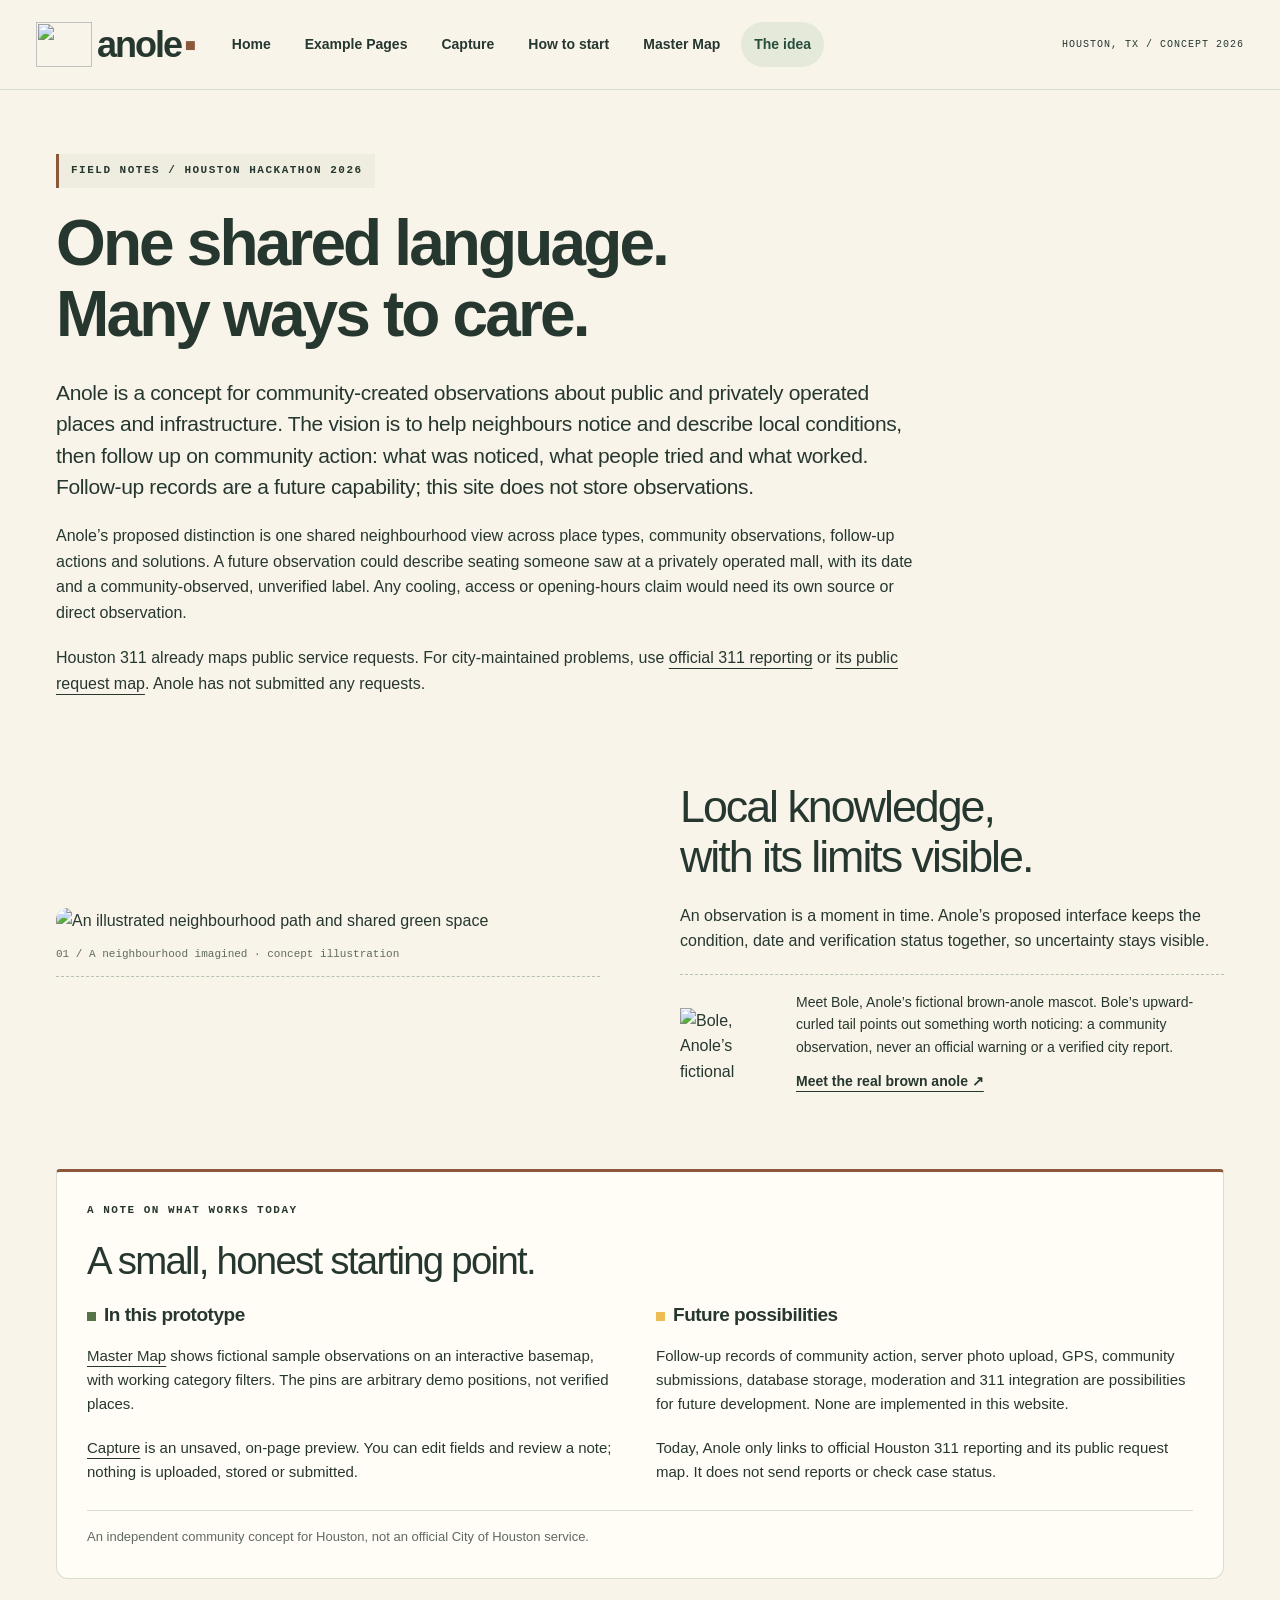
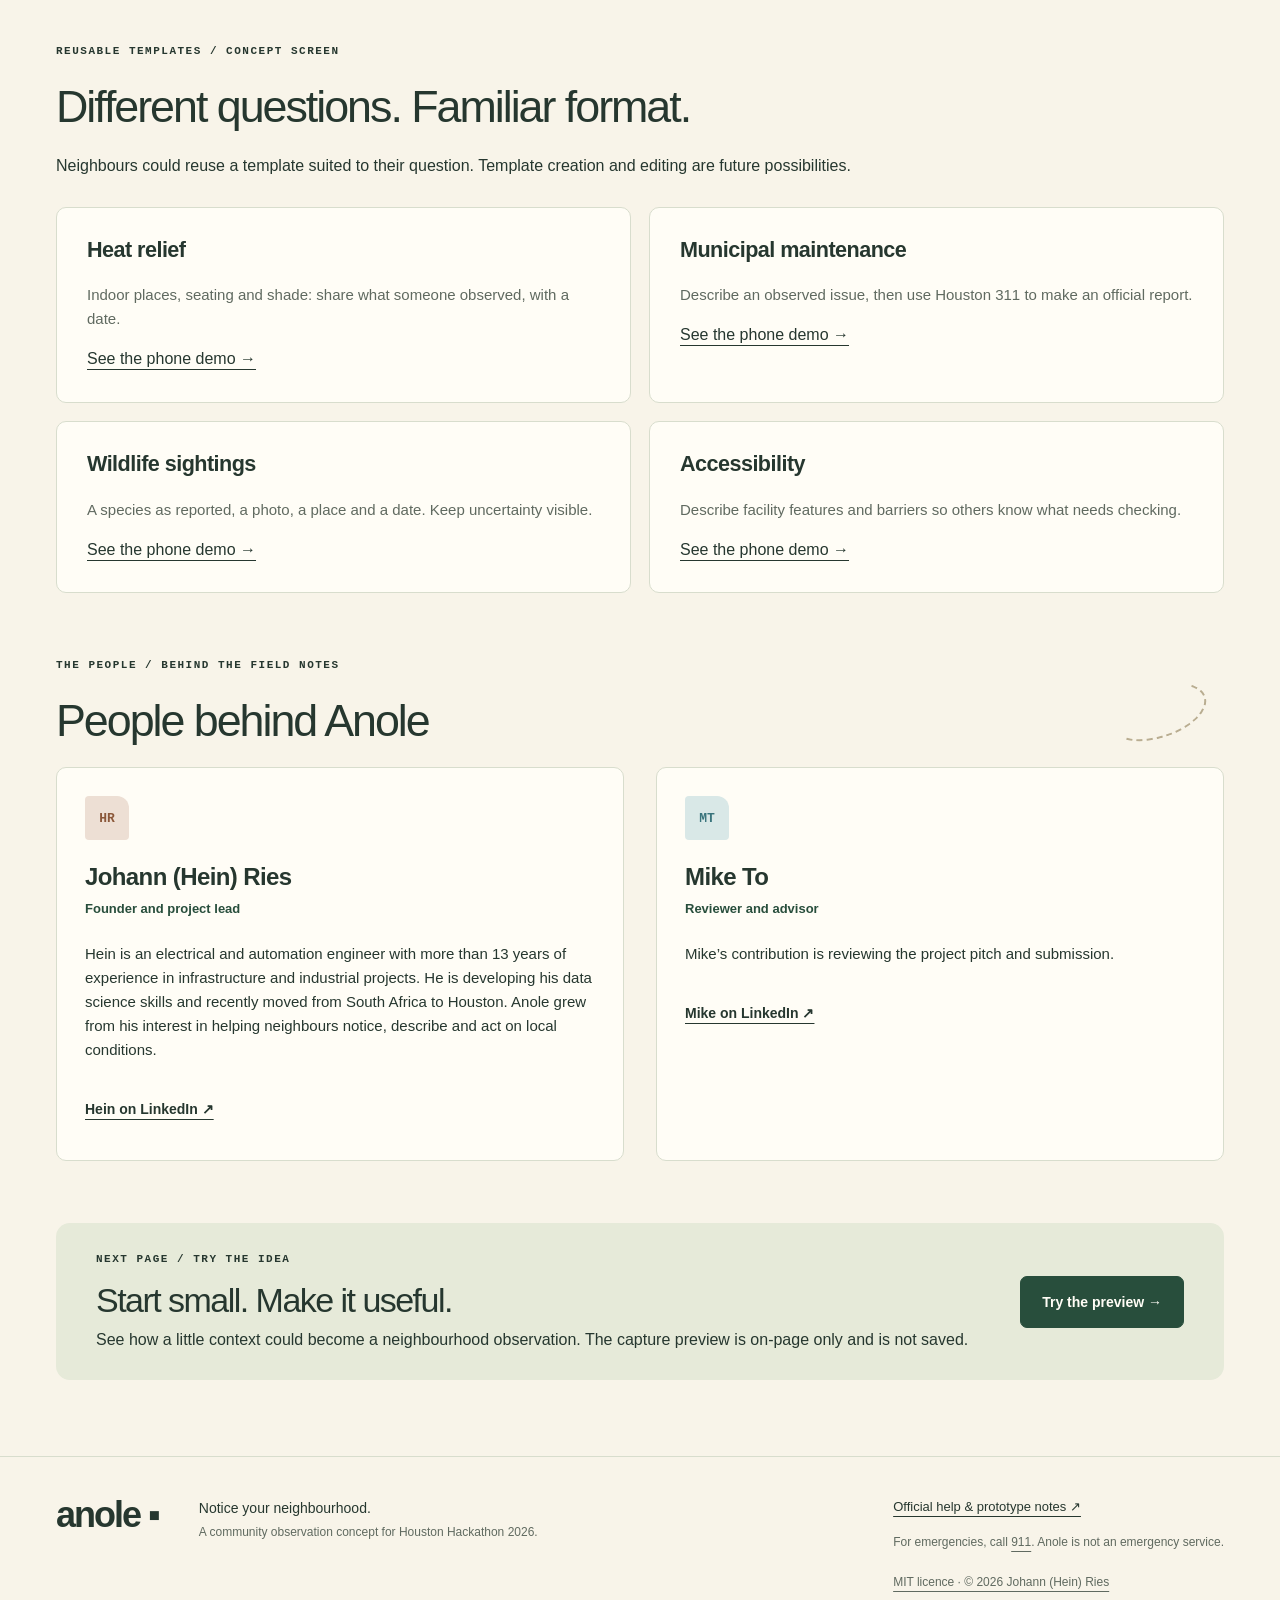
==== website/about.html @ 86cd1bbd "Updated teh weblayout and included a mobile page." ====
<!doctype html>
<html lang="en">
<head>
<meta charset="utf-8">
<meta name="viewport" content="width=device-width, initial-scale=1">
<meta name="theme-color" content="#f8f4e9">
<meta name="description" content="Anole: a Houston community observation concept. Notice your neighbourhood.">
<title>The idea · Anole</title>
<link rel="icon" href="assets/anole.svg" type="image/svg+xml">
<link rel="stylesheet" href="styles.css">
<script src="app.js" defer>
</script>
</head>
<body>
<a class="skip" href="#main">Skip to content</a>
<header class="header">
<a class="brand" href="index.html">
<img src="assets/anole.svg" alt="" width="56" height="45">anole<span class="brand-dot">▪</span>
</a>
<nav aria-label="Main navigation">
<a href="index.html">Home</a>
<a href="examples.html">Example Pages</a>
<a href="questionnaire.html">Capture</a>
<a href="how-to.html">How to start</a>
<a href="explore.html">Master Map</a>
<a href="about.html" aria-current="page">The idea</a>
</nav>
<span class="header-note">HOUSTON, TX / CONCEPT 2026</span>
</header>
<main id="main" class="about-page">
<section class="wrap section">
<p class="eyebrow notebook-label">FIELD NOTES / HOUSTON HACKATHON 2026</p>
<h1 class="page-title">One shared language.<br>Many ways to care.</h1>
<p class="lead narrow">Anole is a concept for community-created observations about public and privately operated places and infrastructure. The vision is to help neighbours notice and describe local conditions, then follow up on community action: what was noticed, what people tried and what worked. Follow-up records are a future capability; this site does not store observations.</p>
<p class="narrow">Anole’s proposed distinction is one shared neighbourhood view across place types, community observations, follow-up actions and solutions. A future observation could describe seating someone saw at a privately operated mall, with its date and a community-observed, unverified label. Any cooling, access or opening-hours claim would need its own source or direct observation.</p>
<p class="narrow">Houston 311 already maps public service requests. For city-maintained problems, use <a href="https://www.houstontx.gov/311/">official 311 reporting</a> or <a href="https://experience.arcgis.com/experience/cf006ed734814cee9f5b9bcf7abc839f">its public request map</a>. Anole has not submitted any requests.</p>
<div class="split section">
<figure class="notebook-figure">
<img class="rounded" src="assets/neighbourhood.svg" alt="An illustrated neighbourhood path and shared green space">
<figcaption>01 / A neighbourhood imagined · concept illustration</figcaption>
</figure>
<div>
<h2>Local knowledge,<br>with its limits visible.</h2>
<p>An observation is a moment in time. Anole’s proposed interface keeps the condition, date and verification status together, so uncertainty stays visible.</p>
<div class="anole-field-note">
<img src="assets/anole.svg" alt="Bole, Anole’s fictional brown-anole mascot with an upward-curled tail" width="120" height="96">
<div>
<p>Meet Bole, Anole’s fictional brown-anole mascot. Bole’s upward-curled tail points out something worth noticing: a community observation, never an official warning or a verified city report.</p>
<a class="text-link" href="https://en.wikipedia.org/wiki/Brown_anole">Meet the real brown anole ↗</a>
</div>
</div>
</div>
</div>
<section class="capability-notes" aria-labelledby="capability-heading">
<p class="eyebrow">A NOTE ON WHAT WORKS TODAY</p>
<h2 id="capability-heading">A small, honest starting point.</h2>
<div class="capability-grid">
<div>
<h3>
<span class="note-dot" aria-hidden="true">
</span>In this prototype</h3>
<p>
<a href="explore.html">Master Map</a> shows fictional sample observations on an interactive basemap, with working category filters. The pins are arbitrary demo positions, not verified places.</p>
<p>
<a href="questionnaire.html">Capture</a> is an unsaved, on-page preview. You can edit fields and review a note; nothing is uploaded, stored or submitted.</p>
</div>
<div>
<h3>
<span class="note-dot future-dot" aria-hidden="true">
</span>Future possibilities</h3>
<p>Follow-up records of community action, server photo upload, GPS, community submissions, database storage, moderation and 311 integration are possibilities for future development. None are implemented in this website.</p>
<p>Today, Anole only links to official Houston 311 reporting and its public request map. It does not send reports or check case status.</p>
</div>
</div>
<p class="independent-note">An independent community concept for Houston, not an official City of Houston service.</p>
</section>
<p class="eyebrow">REUSABLE TEMPLATES / CONCEPT SCREEN</p>
<h2>Different questions. Familiar format.</h2>
<p>Neighbours could reuse a template suited to their question. Template creation and editing are future possibilities.</p>
<div class="template-grid">
<article class="step">
<h3>Heat relief</h3>
<p>Indoor places, seating and shade: share what someone observed, with a date.</p>
<a href="mobile.html?project=heat">See the phone demo →</a>
</article>
<article class="step">
<h3>Municipal maintenance</h3>
<p>Describe an observed issue, then use Houston 311 to make an official report.</p>
<a href="mobile.html?project=maintenance">See the phone demo →</a>
</article>
<article class="step">
<h3>Wildlife sightings</h3>
<p>A species as reported, a photo, a place and a date. Keep uncertainty visible.</p>
<a href="mobile.html?project=wildlife">See the phone demo →</a>
</article>
<article class="step">
<h3>Accessibility</h3>
<p>Describe facility features and barriers so others know what needs checking.</p>
<a href="mobile.html?project=accessibility">See the phone demo →</a>
</article>
</div>
<section class="people-section" aria-labelledby="people-heading">
<div class="people-heading">
<div>
<p class="eyebrow">THE PEOPLE / BEHIND THE FIELD NOTES</p>
<h2 id="people-heading">People behind Anole</h2>
</div>
<span class="trail-mark" aria-hidden="true">
</span>
</div>
<div class="people-grid">
<article class="person-card">
<span class="person-initials" aria-hidden="true">HR</span>
<h3>Johann (Hein) Ries</h3>
<p class="person-role">Founder and project lead</p>
<p>Hein is an electrical and automation engineer with more than 13 years of experience in infrastructure and industrial projects. He is developing his data science skills and recently moved from South Africa to Houston. Anole grew from his interest in helping neighbours notice, describe and act on local conditions.</p>
<a class="text-link" href="https://www.linkedin.com/in/johann-ries-a0853760/">Hein on LinkedIn ↗</a>
</article>
<article class="person-card">
<span class="person-initials advisor-initials" aria-hidden="true">MT</span>
<h3>Mike To</h3>
<p class="person-role">Reviewer and advisor</p>
<p>Mike’s contribution is reviewing the project pitch and submission.</p>
<a class="text-link" href="https://www.linkedin.com/in/miketo/">Mike on LinkedIn ↗</a>
</article>
</div>
</section>
<div class="end-banner">
<div>
<p class="eyebrow">NEXT PAGE / TRY THE IDEA</p>
<h2>Start small. Make it useful.</h2>
<p>See how a little context could become a neighbourhood observation. The capture preview is on-page only and is not saved.</p>
</div>
<a class="button" href="questionnaire.html">Try the preview →</a>
</div>
</section>
</main>
<footer>
<a class="brand" href="index.html">anole ▪</a>
<p>Notice your neighbourhood.<br>
<small>A community observation concept for Houston Hackathon 2026.</small>
</p>
<div>
<a href="contact.html">Official help &amp; prototype notes ↗</a>
<p class="small">For emergencies, call <a href="tel:911">911</a>. Anole is not an emergency service.</p>
<a class="small" href="LICENSE.txt">MIT licence · © 2026 Johann (Hein) Ries</a>
</div>
</footer>
</body>
</html>
---- website/styles.css ----
:root{--cream:#f8f4e9;--paper:#fffdf6;--green:#284e3c;--leaf:#577348;--brown:#8b583a;--gold:#eebc54;--blue:#39747c;--ink:#26372f;--muted:#606a60;--line:#d8ddcd}
*{box-sizing:border-box}
html{scroll-behavior:smooth;scroll-padding-top:30px}
body{margin:0;background:var(--cream);color:var(--ink);font-family:Arial,Helvetica,sans-serif;font-size:16px;line-height:1.6}
a{color:inherit;text-underline-offset:5px}
button,input,select,textarea{font:inherit}
button,a{-webkit-tap-highlight-color:transparent}
button{cursor:pointer}
img{max-width:100%;display:block}
h1,h2,h3,p{margin-top:0}
h1,h2,h3{line-height:1.12;letter-spacing:-.045em}
h1{font-size:clamp(3.2rem,6vw,5.8rem);font-weight:600;margin-bottom:26px}
h1 em{font-family:Georgia,serif;font-weight:normal;color:var(--green)}
h2{font-size:clamp(2rem,3.5vw,3.2rem);font-weight:500;margin-bottom:22px}
h3{font-size:1.35rem;letter-spacing:-.025em}
p{margin-bottom:20px}
a:focus-visible,button:focus-visible,input:focus-visible,select:focus-visible,textarea:focus-visible,[tabindex]:focus-visible{outline:3px solid var(--blue);outline-offset:5px}
.skip{position:absolute;top:-100px;background:var(--gold);padding:15px;z-index:20}
.skip:focus{top:5px}
.wrap{max-width:1240px;margin:auto;padding-inline:36px}
.header{max-width:1440px;margin:auto;padding:22px 36px;display:flex;align-items:center;gap:48px;border-bottom:1px solid var(--line)}
.brand{font-size:36px;letter-spacing:-2px;font-weight:800;display:flex;align-items:center;text-decoration:none;line-height:1}
.brand img{object-fit:contain;margin-right:5px}
.brand-dot{color:var(--brown);margin-left:3px}
.header nav{display:flex;gap:8px}
.header nav a{padding:11px 16px;text-decoration:none;font-size:14px;font-weight:600;border-radius:24px}
.header nav a[aria-current],.header nav a:hover{background:#e4e9d9;color:var(--green)}
.header-note{margin-left:auto;font:10px monospace;letter-spacing:1px}
.hero{display:grid;grid-template-columns:1.05fr 1fr;gap:52px;align-items:center;padding-block:72px 68px}
.eyebrow{font-family:monospace;font-size:11px;font-weight:bold;letter-spacing:1.5px;line-height:1.6}
.pixel{display:inline-block;width:9px;height:9px;background:var(--leaf);box-shadow:6px -6px 0 #b4c390;margin-right:14px}
.lead{font-size:21px;line-height:1.5;letter-spacing:-.35px}
.hero-copy>p:not(.eyebrow){max-width:450px}
.hero-copy .small{margin-top:27px}
.small,small{font-size:12px;line-height:1.6;color:var(--muted)}
.actions{display:flex;gap:22px;flex-wrap:wrap;align-items:center;margin-top:26px}
.button{display:inline-flex;justify-content:center;align-items:center;gap:25px;background:var(--green);color:var(--paper);text-decoration:none;border:1px solid var(--green);border-radius:7px;padding:14px 21px;font-size:14px;font-weight:600;min-height:48px}
.button:hover{background:#193c2c}
.text-link{display:inline-block;font-size:14px;font-weight:bold;padding-block:12px}
.hero-visual{position:relative;padding-bottom:32px}
.map{position:relative;min-height:470px;background:#e8eadb url('assets/map.svg') center/cover;border:1px solid #cdd5c3;border-radius:15px;overflow:hidden}
.hero-map{height:490px;transform:rotate(2deg);border-radius:100px 16px 16px 16px}
.map-label,.map-caption{position:absolute;left:20px;font:10px monospace;letter-spacing:1px;background:var(--paper);padding:8px 10px;border-radius:4px}
.map-label{top:20px}
.map-caption{bottom:16px;font-size:9px}
.north{position:absolute;right:20px;bottom:20px;text-align:center;font-size:12px;line-height:1.2}
.pin{position:absolute;display:flex;align-items:center;justify-content:center;width:46px;height:46px;background:var(--green);color:white;border:3px solid var(--paper);border-radius:50% 50% 50% 7px;text-decoration:none;font:700 14px monospace;box-shadow:0 4px 0 #26372f20;z-index:2}
.pin:hover{transform:translateY(-4px)}
.pin-0{left:28%;top:40%}
.pin-1{left:68%;top:24%;background:var(--brown)}
.pin-2{left:57%;top:67%;background:var(--blue)}
.pin-3{left:15%;top:70%;background:#695714}
.map-mascot{position:absolute;width:205px;right:1%;top:31%;transform:rotate(-12deg);pointer-events:none}
.floating-card{position:absolute;bottom:34px;left:-25px;right:25px;display:flex;align-items:center;gap:15px;background:var(--paper);border:1px solid var(--line);border-radius:10px;padding:20px;box-shadow:0 12px 30px #26372f12;text-decoration:none}
.floating-card strong,.floating-card .small{display:block}
.floating-card .eyebrow{font-size:8px}
.floating-card>span:last-child{margin-left:auto}
.mascot-note{text-align:right;font:italic 12px Georgia,serif;position:relative;top:16px}
.number{display:grid;place-items:center;background:#e3e9d7;color:var(--green);font:700 15px monospace;width:44px;height:44px;flex-shrink:0;border-radius:9px}
.intro-strip{background:var(--green);color:var(--cream)}
.strip-inner{display:flex;align-items:center;justify-content:space-between;gap:20px;padding-block:26px}
.strip-inner p{margin:0;font-size:14px;line-height:1.5}
.strip-inner a{font-size:12px;text-decoration:none;padding-block:10px}
.strip-inner a:hover{text-decoration:underline}
.section{padding-block:64px}
.split{display:grid;grid-template-columns:1fr 1fr;gap:80px;align-items:center}
.section-heading{display:flex;justify-content:space-between;align-items:center;gap:25px;margin-bottom:28px}
.section-heading h2,.section-heading p{margin-bottom:8px}
.three{display:grid;grid-template-columns:repeat(3,1fr);gap:20px}
.step{border:1px solid var(--line);padding:30px;border-radius:10px;background:var(--paper)}
.step>span{font:11px monospace;letter-spacing:1px;color:var(--leaf);display:block;margin-bottom:38px}
.step p{font-size:15px;color:var(--muted);margin-bottom:0}
.step a{margin-top:15px;display:inline-block}
.step h2{font-size:26px}
.end-banner{display:flex;align-items:center;gap:35px;background:#e6ead9;border-radius:14px;padding:28px 40px;margin-block:30px 75px}
.end-banner img{width:150px}
.end-banner h2{margin-bottom:8px;font-size:34px}
.end-banner p{margin-bottom:0}
.end-banner .button{margin-left:auto;flex-shrink:0}
footer{padding:40px max(36px,calc((100vw - 1168px)/2));border-top:1px solid var(--line);display:flex;gap:40px;align-items:start}
footer>p{font-size:14px}
footer>div{margin-left:auto;font-size:13px}
footer .small{margin-top:15px}
.page-title{font-size:clamp(2.7rem,5vw,4.5rem)}
.notice{background:#eeeddf;border-left:3px solid var(--brown);padding:16px 20px;font-size:13px;line-height:1.6;border-radius:0 6px 6px 0}
.filters{display:flex;flex-wrap:wrap;gap:8px;margin:26px 0}
.filters button{border:1px solid #b7c1af;color:var(--green);border-radius:30px;background:transparent;padding:11px 18px;font-size:13px;min-height:44px}
.filters button[aria-pressed=true]{background:var(--green);color:white;border-color:var(--green)}
.explore-grid{display:grid;grid-template-columns:1.1fr 1fr;gap:28px;align-items:start}
.explore-grid .map{height:590px}
.list-heading{display:flex;justify-content:space-between;gap:10px;font-size:12px;padding:0 0 13px}
.list-heading span{color:var(--muted)}
.observation{display:flex;gap:15px;align-items:start;padding:20px 16px;border:1px solid var(--line);background:var(--paper);text-decoration:none;border-radius:9px;margin-bottom:10px}
.observation:hover{border-color:var(--leaf);background:#f0f0e2}
.observation .eyebrow{font-size:9px;letter-spacing:1px}
.observation h3{font-size:18px;margin:7px 0}
.observation p{font-size:11px;margin-bottom:9px;color:var(--muted)}
.arrow{margin-left:auto}
.condition,.badge{display:inline-block;border-radius:4px;padding:4px 8px;background:#f3e6c5;color:#665020;font-size:11px}
.lighting{background:#eddfd4;color:var(--brown)}
.preparedness{background:#d9e8e7;color:var(--blue)}
.spaces{background:#f1e6c5;color:#695714}
.back{display:inline-block;padding-block:25px;font-size:14px}
.detail{display:grid;grid-template-columns:1fr 1fr;gap:42px;border-bottom:1px solid var(--line);scroll-margin-top:24px}
.detail h2{font-size:34px}
.detail-art{align-self:start;position:relative}
.detail-art img{border-radius:12px;width:100%;aspect-ratio:1.2;object-fit:cover}
.art-caption{display:block;font:9px monospace;letter-spacing:1px;margin-top:10px}
.detail .lead{font-size:18px;margin-top:20px}
.attributes{display:grid;grid-template-columns:1fr 1fr;gap:1px;background:var(--line);border:1px solid var(--line);border-radius:7px;overflow:hidden}
.attributes>div{background:var(--paper);padding:12px}
.attributes dt{font-size:11px;color:var(--muted)}
.attributes dd{font-size:13px;margin:3px 0}
.detail:target{background:#f0efdf;box-shadow:0 0 0 20px #f0efdf}
.capture-layout{display:grid;grid-template-columns:1fr 1fr;gap:100px;max-width:1100px}
.capture-anole{width:210px;margin:18px auto}
.capture-panel{background:var(--paper);border:1px solid var(--line);border-radius:18px;padding:24px;box-shadow:0 15px 45px #26372f08;align-self:start}
.panel-top{display:flex;justify-content:space-between;align-items:center;gap:8px;margin-bottom:22px;font-size:14px}
.photo-placeholder{min-height:170px;display:flex;align-items:center;justify-content:center;flex-direction:column;border:1px dashed #a7b69c;background:#e9eddf;border-radius:8px;color:var(--green);gap:4px}
.photo-placeholder>span{font-size:35px}
.photo-placeholder strong{font-size:14px}
label{display:block;font-size:12px;font-weight:bold;margin:22px 0 8px}
input,select,textarea{width:100%;min-width:0;background:var(--paper);color:var(--ink);border:1px solid #aebaa8;border-radius:6px;padding:12px;font-size:16px}
textarea{resize:vertical}
form .small{font-size:11px;margin:8px 0}
.template-hint{font-size:12px;background:#e9eddf;padding:12px;margin-top:12px;border-radius:5px}
.full{width:100%;margin-top:20px}
.review h2{font-size:30px}
.review dt{font-weight:bold;font-size:12px;margin-top:16px}
.review dd{margin:4px 0 18px;overflow-wrap:anywhere;white-space:pre-wrap}
.review p{font-size:14px}
.narrow{max-width:860px}
.narrow>.step{margin-top:25px}
.rounded{border-radius:12px}
.template-grid{display:grid;grid-template-columns:1fr 1fr;gap:18px;margin-top:28px}
[hidden]{display:none!important}

@media(min-width:1400px){.hero{padding-block:90px}
}
@media(max-width:1050px){.header-note{display:none}
.hero{gap:30px}
.floating-card{left:-12px;right:12px}
.capture-layout{gap:45px}
.strip-inner{flex-wrap:wrap}
.split{gap:35px}
.hero-map{height:450px}
.hero h1{font-size:4rem}
.end-banner{margin-inline:30px}
footer{gap:22px}
.explore-grid{grid-template-columns:1fr 1fr}
.observation{padding:15px 10px;gap:10px}
}
@media(max-width:720px){.wrap{padding-inline:22px}
.header{padding:14px 20px;gap:10px;flex-wrap:wrap;justify-content:space-between}
.brand{font-size:30px}
.brand img{width:44px;height:36px}
.header nav{gap:0}
.header nav a{font-size:12px;padding:10px}
.hero{grid-template-columns:1fr;padding-block:38px 30px;gap:28px}
.hero h1{font-size:clamp(2.7rem,10vw,4rem)}
.hero .eyebrow{font-size:9px;letter-spacing:1px}
.lead{font-size:19px}
.hero-copy>p:not(.eyebrow){max-width:none}
.hero-copy .small{margin-top:19px}
.actions{gap:10px 18px;margin-top:20px}
.hero-map{min-height:350px;height:350px;border-top-left-radius:65px;transform:rotate(1deg)}
.map-mascot{width:175px}
.floating-card{left:8px;right:8px;bottom:31px;padding:15px;gap:10px}
.floating-card strong{font-size:14px}
.mascot-note{font-size:11px}
.strip-inner{display:grid;grid-template-columns:1fr 1fr;gap:8px 15px;padding-block:23px}
.strip-inner p{grid-column:1/-1;margin-bottom:8px}
.strip-inner p br{display:none}
.strip-inner p strong{margin-left:5px}
.strip-inner a{font-size:11px;min-height:44px;display:flex;align-items:center}
.section{padding-block:40px}
.split,.three,.explore-grid,.detail,.capture-layout{grid-template-columns:1fr;gap:26px}
.section-heading{align-items:start;flex-direction:column;gap:14px}
.three{gap:12px}
.step{padding:24px}
.step>span{margin-bottom:22px}
.end-banner{margin:15px 22px 45px;padding:24px;flex-wrap:wrap;gap:15px}
.end-banner img{width:105px}
.end-banner h2{font-size:28px}
.end-banner .button{margin-left:0}
.end-banner>div{flex:1;min-width:170px}
footer{padding:30px 22px;flex-wrap:wrap;gap:22px}
footer>div{margin:0;width:100%}
footer>p{flex:1;min-width:180px}
.page-title{font-size:2.8rem}
.filters{gap:7px}
.filters button{font-size:12px;padding:10px 13px}
.explore-grid .map{height:360px;min-height:360px}
.list-heading{font-size:11px}
.observation{padding:17px 14px}
.detail-art img{aspect-ratio:1.65}
.detail h2{font-size:29px}
.detail:target{box-shadow:0 0 0 10px #f0efdf}
.capture-layout{gap:15px}
.capture-anole{display:none}
.capture-intro>.small{margin-top:15px}
.capture-panel{padding:20px}
.template-grid{grid-template-columns:1fr}
.template-grid .step{min-width:0}
.narrow{max-width:100%}
.sample-word{letter-spacing:0}
}
@media(max-width:370px){.header{justify-content:center}
.header nav{width:100%;justify-content:space-between}
.wrap{padding-inline:17px}
.hero h1{font-size:2.65rem}
.floating-card .eyebrow{font-size:7px}
.floating-card{padding:12px}
.number{width:37px;height:37px}
.panel-top{flex-wrap:wrap}
}
@media(prefers-reduced-motion:reduce){html{scroll-behavior:auto}
}


button:disabled{opacity:.6;cursor:not-allowed}

/* About: restrained field-notebook details, scoped away from demo controls. */
.about-page .notebook-label {
  display: inline-block;
  padding: 8px 12px;
  border-left: 3px solid var(--brown);
  background: #eeeddf;
}
.about-page .notebook-figure { margin: 0; min-width: 0; }
.about-page .notebook-figure figcaption {
  padding: 12px 0;
  border-bottom: 1px dashed #b8c2ae;
  color: var(--muted);
  font: 11px/1.6 monospace;
}
.about-page .anole-field-note {
  display: flex;
  align-items: center;
  gap: 16px;
  padding-top: 16px;
  border-top: 1px dashed #b8c2ae;
}
.about-page .anole-field-note img { width: 100px; height: auto; flex-shrink: 0; }
.about-page .anole-field-note p { margin: 0; font-size: 14px; }
.about-page .capability-notes {
  margin-bottom: 64px;
  padding: 30px;
  border: 1px solid var(--line);
  border-top: 3px solid var(--brown);
  border-radius: 4px 4px 12px 12px;
  background: var(--paper);
}
.about-page .capability-notes h2 { font-size: clamp(1.8rem, 3vw, 2.5rem); }
.about-page .capability-grid,
.about-page .people-grid { display: grid; grid-template-columns: minmax(0, 1fr) minmax(0, 1fr); gap: 32px; }
.about-page .capability-grid h3 { font-size: 19px; }
.about-page .capability-grid p { font-size: 15px; }
.about-page .note-dot { display: inline-block; width: 9px; height: 9px; margin-right: 8px; background: var(--leaf); }
.about-page .future-dot { background: var(--gold); }
.about-page .independent-note { margin: 6px 0 0; padding-top: 16px; border-top: 1px solid var(--line); font-size: 13px; color: var(--muted); }
.about-page .template-note { position: relative; border-top: 3px solid var(--marker, var(--leaf)); }
.about-page .template-note > span { color: var(--ink); }
.about-page .template-note > span::before { content: ''; display: inline-block; width: 8px; height: 8px; background: var(--marker, var(--leaf)); margin-right: 10px; }
.about-page .template-lighting { --marker: var(--brown); }
.about-page .template-preparedness { --marker: var(--blue); }
.about-page .template-spaces { --marker: var(--gold); }
.about-page .template-note a { padding-block: 10px; min-height: 44px; }
.about-page .people-section { padding-block: 64px 32px; }
.about-page .people-heading { display: flex; justify-content: space-between; align-items: center; gap: 20px; }
.about-page .trail-mark {
  display: block;
  flex: 0 0 100px;
  height: 52px;
  border: 2px dashed #b9ad91;
  border-top-color: transparent;
  border-left-color: transparent;
  border-radius: 0 50% 50% 50%;
  transform: rotate(-18deg);
  margin-right: 16px;
}
.about-page .person-card { padding: 28px; border: 1px solid var(--line); border-radius: 10px; background: var(--paper); }
.about-page .person-initials { display: grid; place-items: center; width: 44px; height: 44px; margin-bottom: 24px; background: #eddfd4; color: var(--brown); font: bold 13px monospace; border-radius: 4px 12px 4px 4px; }
.about-page .advisor-initials { background: #d9e8e7; color: var(--blue); }
.about-page .person-card h3 { margin-bottom: 8px; font-size: 24px; }
.about-page .person-card .person-role { color: var(--green); font-size: 13px; font-weight: bold; margin-bottom: 22px; }
.about-page .person-card p { font-size: 15px; }
.about-page .person-card .text-link { margin-top: 4px; min-height: 44px; }
.about-page .end-banner { margin-inline: 0; margin-bottom: 12px; }
.about-page .end-banner .eyebrow { margin-bottom: 12px; }
@media (max-width: 720px) {
  .about-page .capability-notes { padding: 22px; margin-bottom: 40px; }
  .about-page .capability-grid,
  .about-page .people-grid { grid-template-columns: minmax(0, 1fr); gap: 20px; }
  .about-page .capability-grid > div + div { border-top: 1px dashed #b8c2ae; padding-top: 20px; }
  .about-page .anole-field-note { align-items: flex-start; gap: 10px; }
  .about-page .anole-field-note img { width: 72px; }
  .about-page .people-section { padding-block: 40px 20px; }
  .about-page .people-heading { display: block; }
  .about-page .trail-mark { width: 70px; height: 30px; margin: 0 12px 25px auto; }
  .about-page .person-card { padding: 22px; }
}

/* Explore map milestone; the static observation list is always available. */
.official-source { border: 1px solid #a8c5c5; border-left: 4px solid var(--blue); border-radius: 8px; padding: 20px; background: #e5eeea; margin-bottom: 30px; }
.official-source .eyebrow { margin-bottom: 2px; }
.official-source .text-link { font-size: 18px; }
.official-source p:last-child { font-size: 13px; margin: 5px 0 0; }
.community-heading { font-size: 27px; }
.map-column { min-width: 0; }
.map-toolbar { display: flex; align-items: center; justify-content: space-between; gap: 10px; margin-bottom: 10px; }
.map-toolbar button { border: 1px solid var(--line); border-radius: 6px; background: var(--paper); color: var(--green); padding: 10px 14px; min-height: 44px; font-size: 13px; }
.interactive-map { height: 510px; width: 100%; border: 1px solid #b9c7b2; border-radius: 12px; background: #e5e9dd; z-index: 0; font-family: Arial, Helvetica, sans-serif; }
.map-fallback { padding: 25px; font-size: 14px; }
.map-column > .small { margin-top: 12px; }
.interactive-map .leaflet-control-zoom a { width: 44px; height: 44px; line-height: 44px; color: var(--green); }
.interactive-map .leaflet-control-attribution { font-size: 11px; color: #26372f; background: #fffdf6; }
.anole-map-marker { display: grid; place-items: center; border: 3px solid var(--paper); border-radius: 50% 50% 50% 8px; box-shadow: 0 3px 8px #26372f40; font: bold 14px monospace; }
.anole-map-marker.walkways { background: #e3e9d7; color: var(--green); }
.interactive-map .leaflet-popup-content { line-height: 1.5; font-size: 13px; }
.interactive-map .leaflet-popup-content p { margin: 10px 0; }
.interactive-map .leaflet-popup-content a { display: inline-block; padding-block: 12px; }
.interactive-map a.leaflet-popup-close-button { width: 44px; height: 44px; font-size: 24px; }
.interactive-map .leaflet-popup-content-wrapper { background: var(--paper); color: var(--ink); padding-top: 18px; }
.observation .observation-meta { margin: 12px 0 8px; font-size: 12px; }
.observation .follow-up { border-top: 1px dashed var(--line); padding-top: 9px; margin-bottom: 0; font-size: 12px; }
@media (max-width: 720px) {
  .interactive-map { height: 370px; }
  .map-toolbar .eyebrow { font-size: 9px; }
  .official-source { padding: 16px; }
}

/* Provenance labels distinguish sources without implying imported records exist. */
.source-key { display: grid; grid-template-columns: repeat(3, minmax(0, 1fr)); gap: 12px; margin: 0 0 30px; }
.source-key p { margin: 0; padding: 15px; border: 1px solid var(--line); border-top: 3px solid var(--blue); border-radius: 6px; background: var(--paper); font-size: 13px; }
.source-key strong, .source-key span { display: block; }
.source-key span { margin-top: 6px; color: var(--muted); }
.source-key .source-listing { border-top-color: var(--brown); border-top-style: dashed; }
.source-key .source-community { border-top-color: var(--leaf); background: #eef0e3; }
@media (max-width: 720px) { .source-key { grid-template-columns: minmax(0, 1fr); gap: 8px; } }

/* Shared community projects. */
.header{gap:24px;flex-wrap:wrap}.header nav{flex-wrap:wrap}.header nav a{padding:11px 13px}
.heat{--accent:#96611b;--tint:#f2e5c8}.maintenance{--accent:#9b4f38;--tint:#f1dfd6}.wildlife{--accent:#3e6848;--tint:#e0ead8}.accessibility{--accent:#496a85;--tint:#dfe8ef}
.landing-art{margin:0}.landing-art>img{width:100%;border-radius:70px 12px 12px 12px}.landing-art figcaption{display:flex;align-items:center;gap:14px;font:italic 15px Georgia,serif;margin-top:18px}.landing-art figcaption img{width:85px}
.project-grid,.sample-grid{display:grid;grid-template-columns:repeat(2,minmax(0,1fr));gap:24px}.project-tile{background:var(--paper);border:1px solid var(--line);border-top:5px solid var(--accent);border-radius:14px;padding:28px}.project-tile h2{font-size:32px;margin-top:20px}.tile-top,.tile-bottom{display:flex;align-items:center;justify-content:space-between;gap:20px}.project-symbol{display:grid;place-items:center;width:66px;height:66px;border-radius:18px;background:var(--tint);color:var(--accent);font-size:38px}.project-tile .button,.phone-content>.button{background:var(--accent);border-color:var(--accent)}.tile-bottom .small{margin:12px 0 0}.qr{background:white;width:138px;flex:0 0 138px;line-height:0}.qr svg{display:block;width:100%;height:auto}.qr .small{line-height:1.6}.walkthrough{display:grid;grid-template-columns:repeat(3,minmax(0,1fr));gap:18px;margin-top:36px}.walk-icon{height:110px;background:#e6ead9;border-radius:50% 12px 50% 12px;display:grid;place-items:center;font-size:60px;color:var(--green);margin-bottom:25px}.walkthrough .step>span{margin-bottom:15px}.map-toolbar{margin-top:24px}.sample-grid{margin-top:24px}.observation{border-left:4px solid var(--accent,var(--green));overflow-wrap:anywhere}.observation .number{background:var(--tint)}.anole-map-marker{background:var(--accent,var(--green));color:white}.phone-page{max-width:780px;margin:auto}.phone-page .header{justify-content:space-between}.phone-content{padding-top:28px}.phone-content h1{font-size:clamp(2rem,7vw,3rem);color:var(--accent)}.phone-content .interactive-map{height:310px}.phone-content .notice{font-size:12px}.phone-content .observation{margin-top:24px}.phone-footer{padding:20px;display:block;text-align:center;font-size:12px}.phone-content .full{background:var(--accent);border-color:var(--accent)}
#photo-preview,.review img{max-width:100%;max-height:300px;object-fit:contain;margin-top:16px;border-radius:8px}#remove-photo{margin-top:12px;padding:10px;background:var(--paper);border:1px solid var(--line);border-radius:6px;color:var(--green)}.sample-detail{scroll-margin-top:16px;max-width:850px}.sample-detail .observation{pointer-events:none}.phone-page .header>a:last-child{font-size:14px}
@media(max-width:850px){.project-grid{grid-template-columns:1fr}.walkthrough{grid-template-columns:repeat(2,minmax(0,1fr))}}
@media(max-width:720px){.header nav{width:100%;gap:2px}.header nav a{font-size:12px;padding:10px 9px}.project-tile{padding:22px}.tile-bottom{gap:12px}.qr{width:112px;flex-basis:112px}.tile-bottom .button{padding:12px;font-size:13px}.walkthrough,.sample-grid{grid-template-columns:1fr}.phone-content .interactive-map{height:280px}.phone-page .header{flex-wrap:nowrap}.phone-page .header .brand{font-size:27px}.phone-content .page-title{font-size:2.4rem}}
@media(max-width:370px){.tile-bottom{flex-wrap:wrap}.header nav{justify-content:flex-start}.project-tile h2{font-size:29px}}
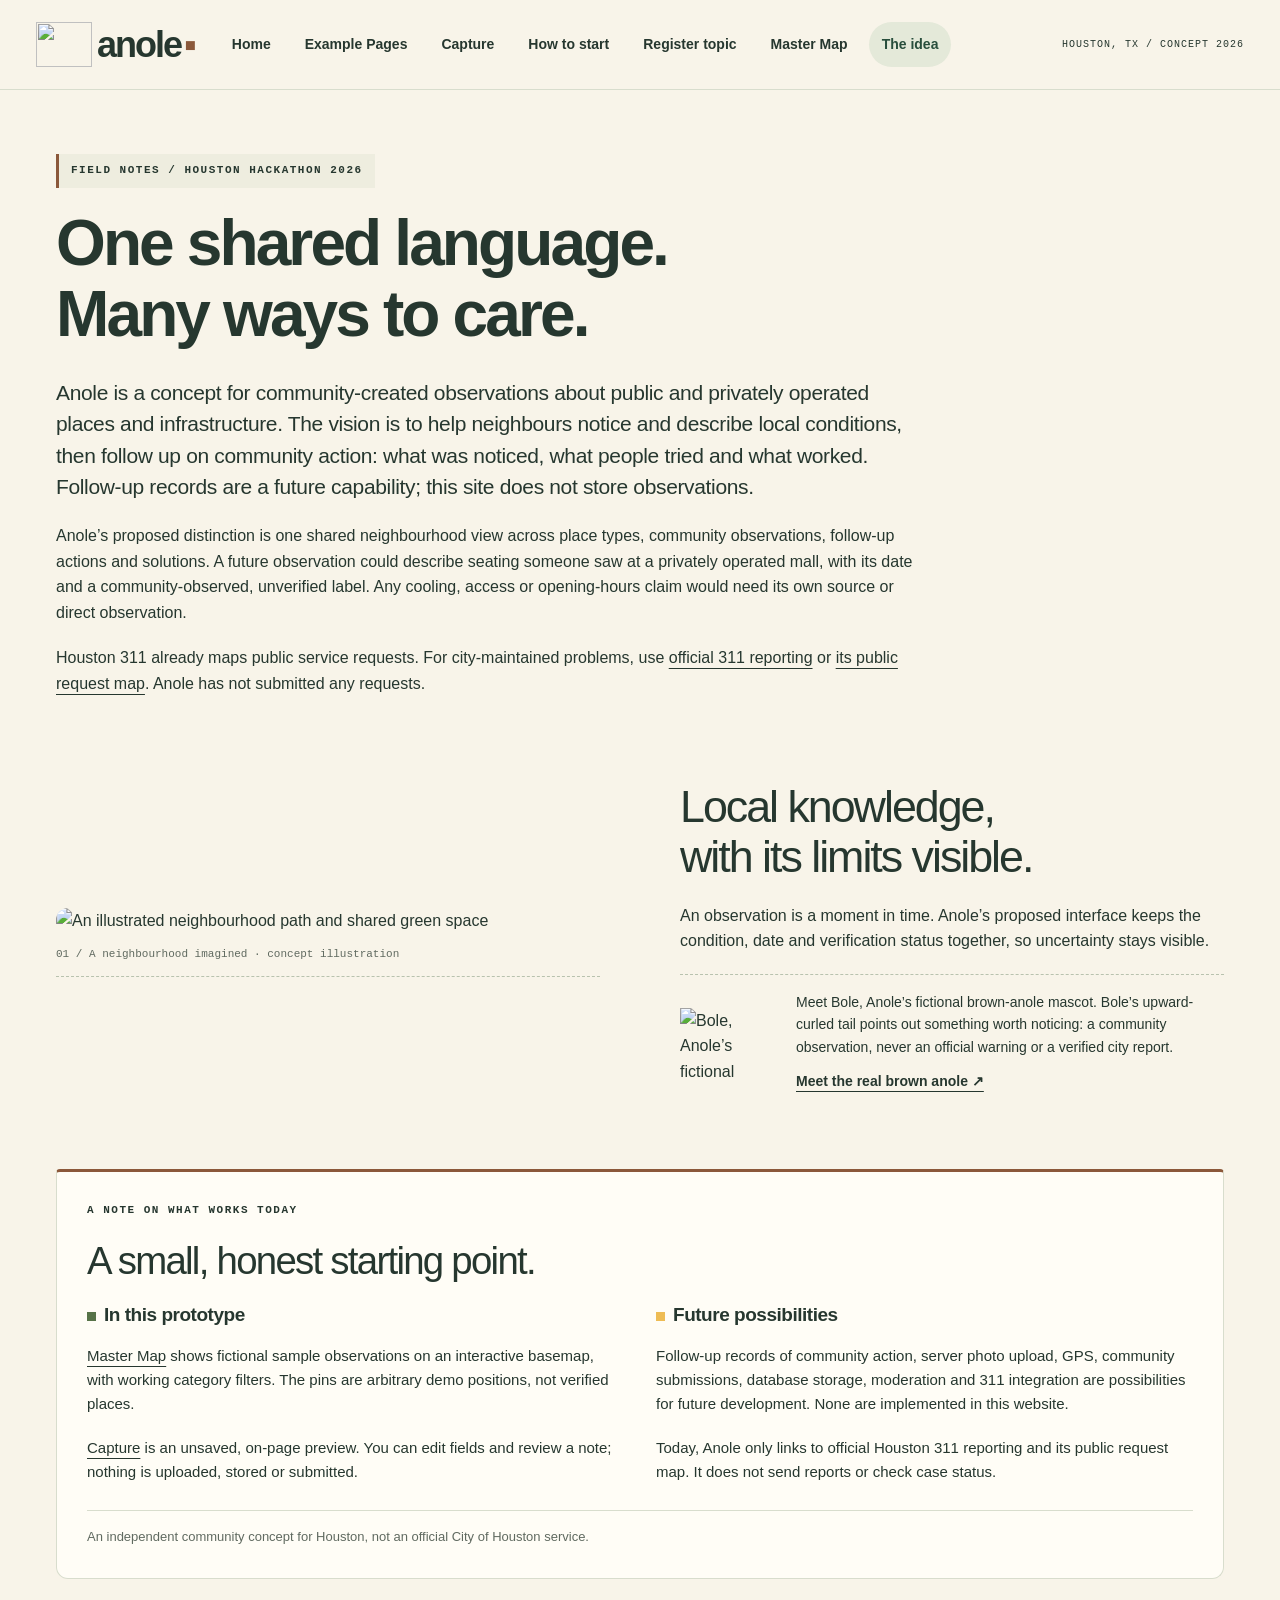
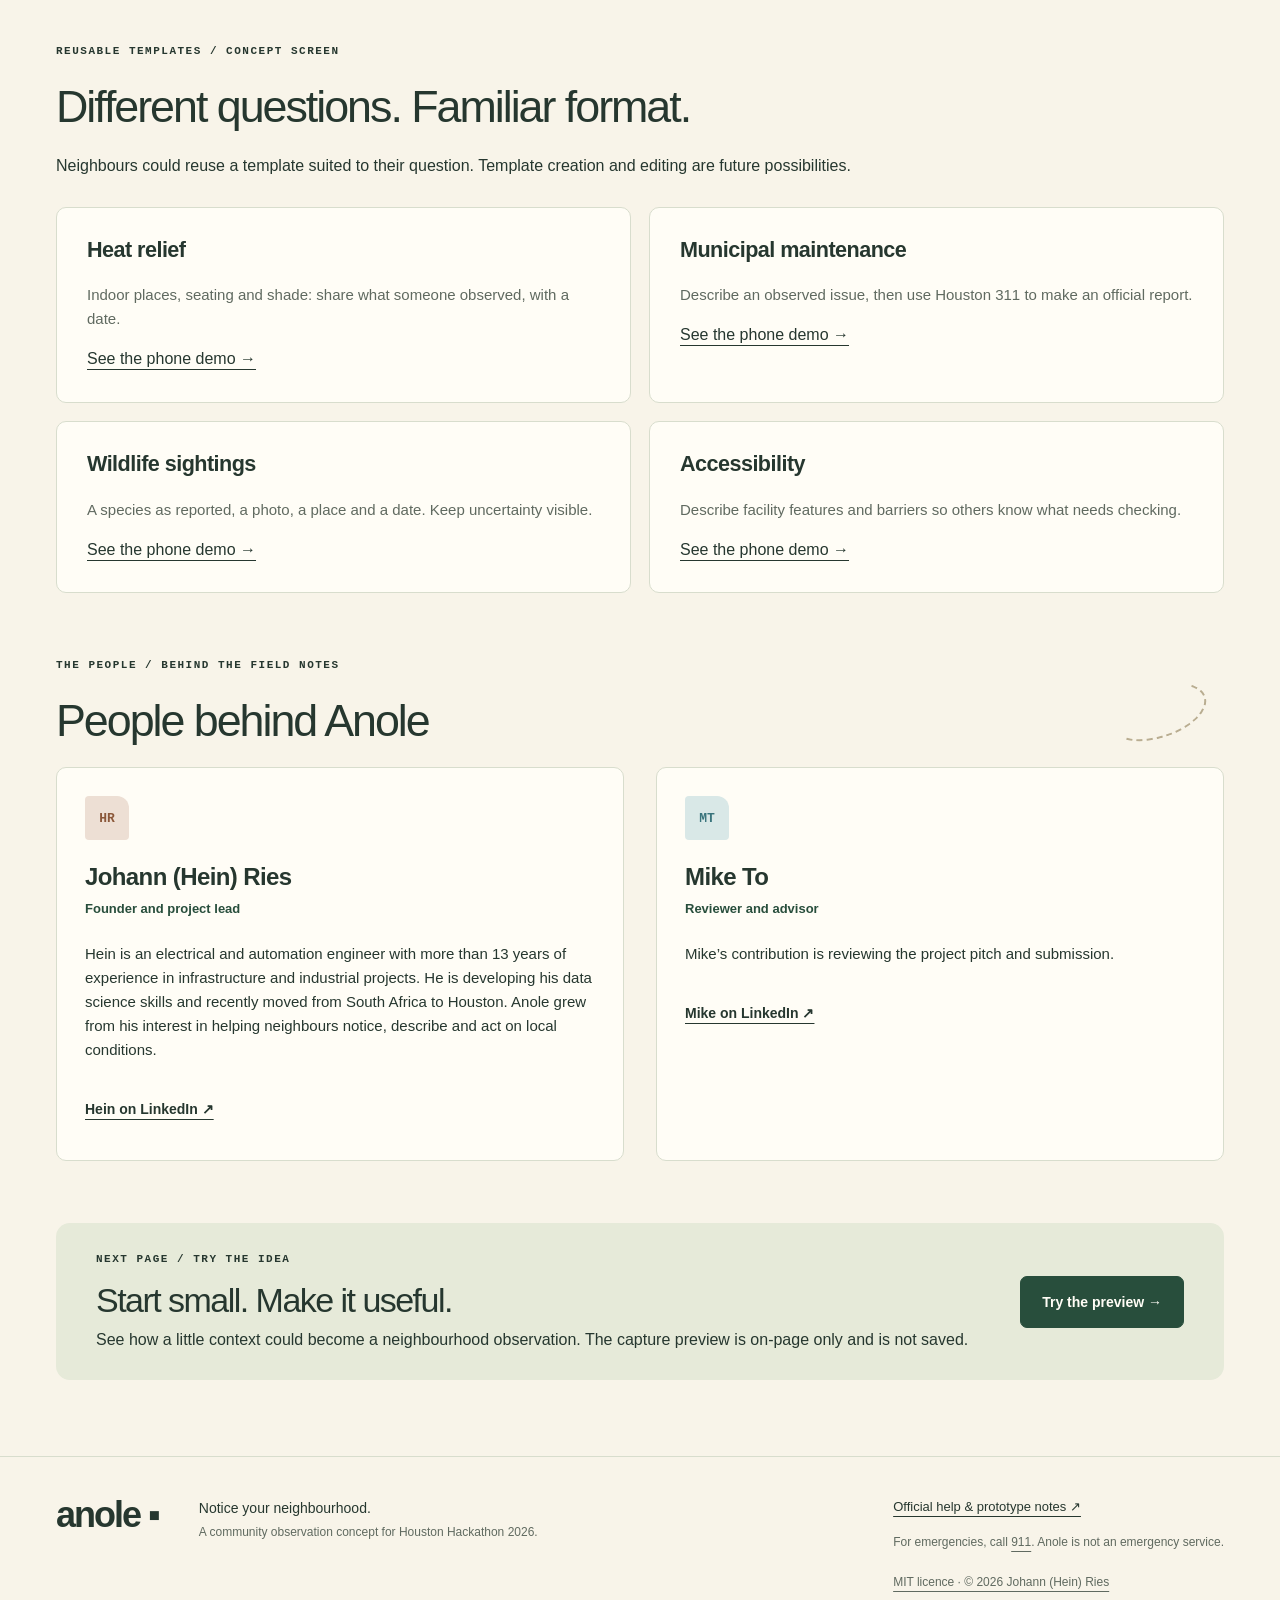
==== commit ade52a18: "Updated the weblayout" ====
--- a/website/about.html
+++ b/website/about.html
@@ -22,6 +22,7 @@
 <a href="examples.html">Example Pages</a>
 <a href="questionnaire.html">Capture</a>
 <a href="how-to.html">How to start</a>
+<a href="register.html">Register topic</a>
 <a href="explore.html">Master Map</a>
 <a href="about.html" aria-current="page">The idea</a>
 </nav>
--- a/website/styles.css
+++ b/website/styles.css
@@ -348,3 +348,23 @@
 @media(max-width:850px){.project-grid{grid-template-columns:1fr}.walkthrough{grid-template-columns:repeat(2,minmax(0,1fr))}}
 @media(max-width:720px){.header nav{width:100%;gap:2px}.header nav a{font-size:12px;padding:10px 9px}.project-tile{padding:22px}.tile-bottom{gap:12px}.qr{width:112px;flex-basis:112px}.tile-bottom .button{padding:12px;font-size:13px}.walkthrough,.sample-grid{grid-template-columns:1fr}.phone-content .interactive-map{height:280px}.phone-page .header{flex-wrap:nowrap}.phone-page .header .brand{font-size:27px}.phone-content .page-title{font-size:2.4rem}}
 @media(max-width:370px){.tile-bottom{flex-wrap:wrap}.header nav{justify-content:flex-start}.project-tile h2{font-size:29px}}
+
+/* A continuous sequence keeps every step connected at every screen width. */
+.connected-steps { grid-template-columns: minmax(0, 1fr); gap: 0; max-width: 860px; }
+.connected-steps .step { display: grid; grid-template-columns: 110px minmax(0, 1fr); column-gap: 28px; }
+.connected-steps .walk-icon { grid-row: 1 / 4; margin: 0; }
+.connected-steps .step > span { margin-bottom: 8px; }
+.connected-steps h2 { margin-bottom: 12px; }
+.step-arrow { text-align: center; color: var(--green); font-size: 38px; line-height: 1; padding: 10px; }
+.topic-fields { margin: 24px 0; padding: 18px; border: 1px solid var(--line); border-radius: 8px; min-width: 0; }
+.topic-fields legend { padding-inline: 6px; font-size: 14px; font-weight: bold; }
+.topic-fields label { display: flex; gap: 12px; align-items: center; margin: 8px 0; min-height: 36px; font-size: 14px; }
+.topic-fields input { width: 19px; height: 19px; flex: 0 0 19px; accent-color: var(--green); }
+.topic-swatch { display: flex; align-items: center; gap: 12px; margin-top: 14px; padding: 16px; border-left: 5px solid var(--accent); border-radius: 6px; background: var(--tint); color: var(--accent); font-weight: bold; font-size: 14px; }
+#topic-card { margin-bottom: 24px; overflow-wrap: anywhere; }
+#preview-topic { color: var(--accent); font-size: 26px; }
+#preview-brief { white-space: pre-wrap; }
+@media (max-width: 600px) {
+  .connected-steps .step { display: block; }
+  .connected-steps .walk-icon { width: 90px; height: 90px; margin-bottom: 20px; }
+}
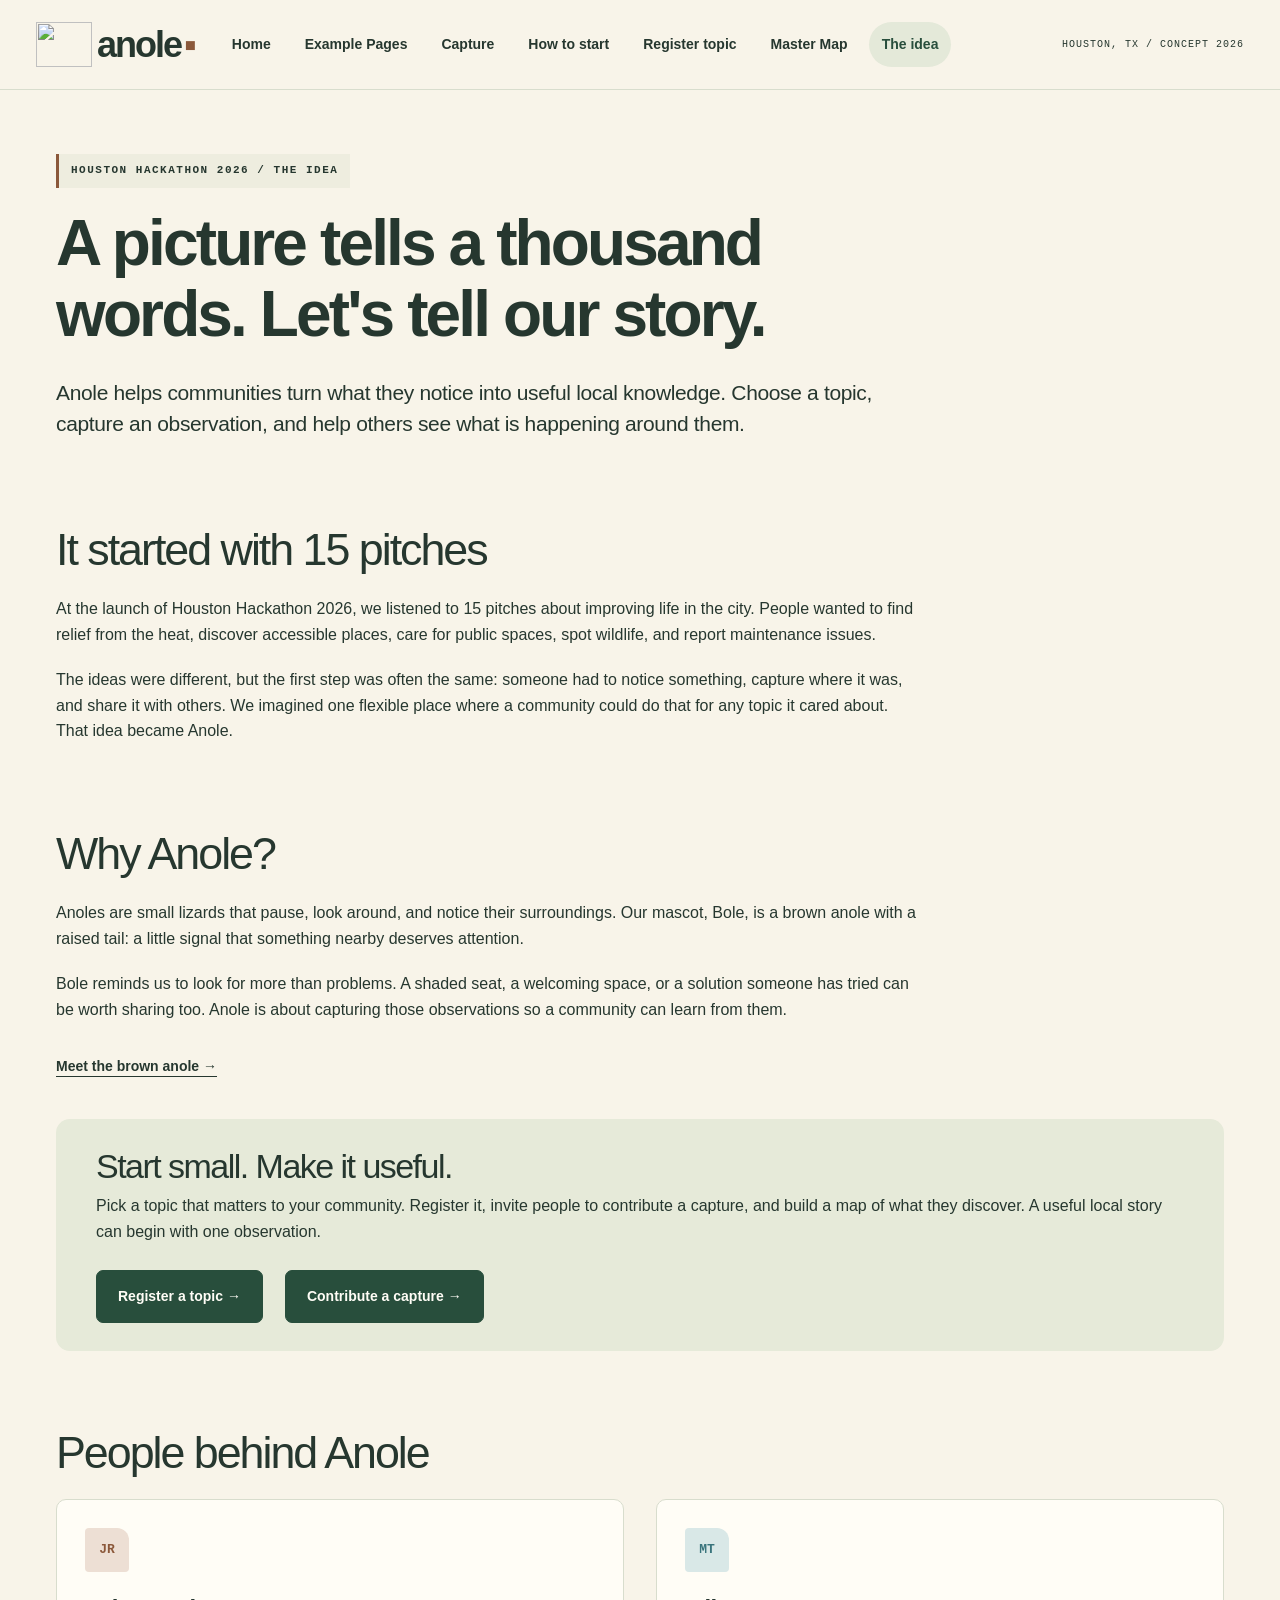
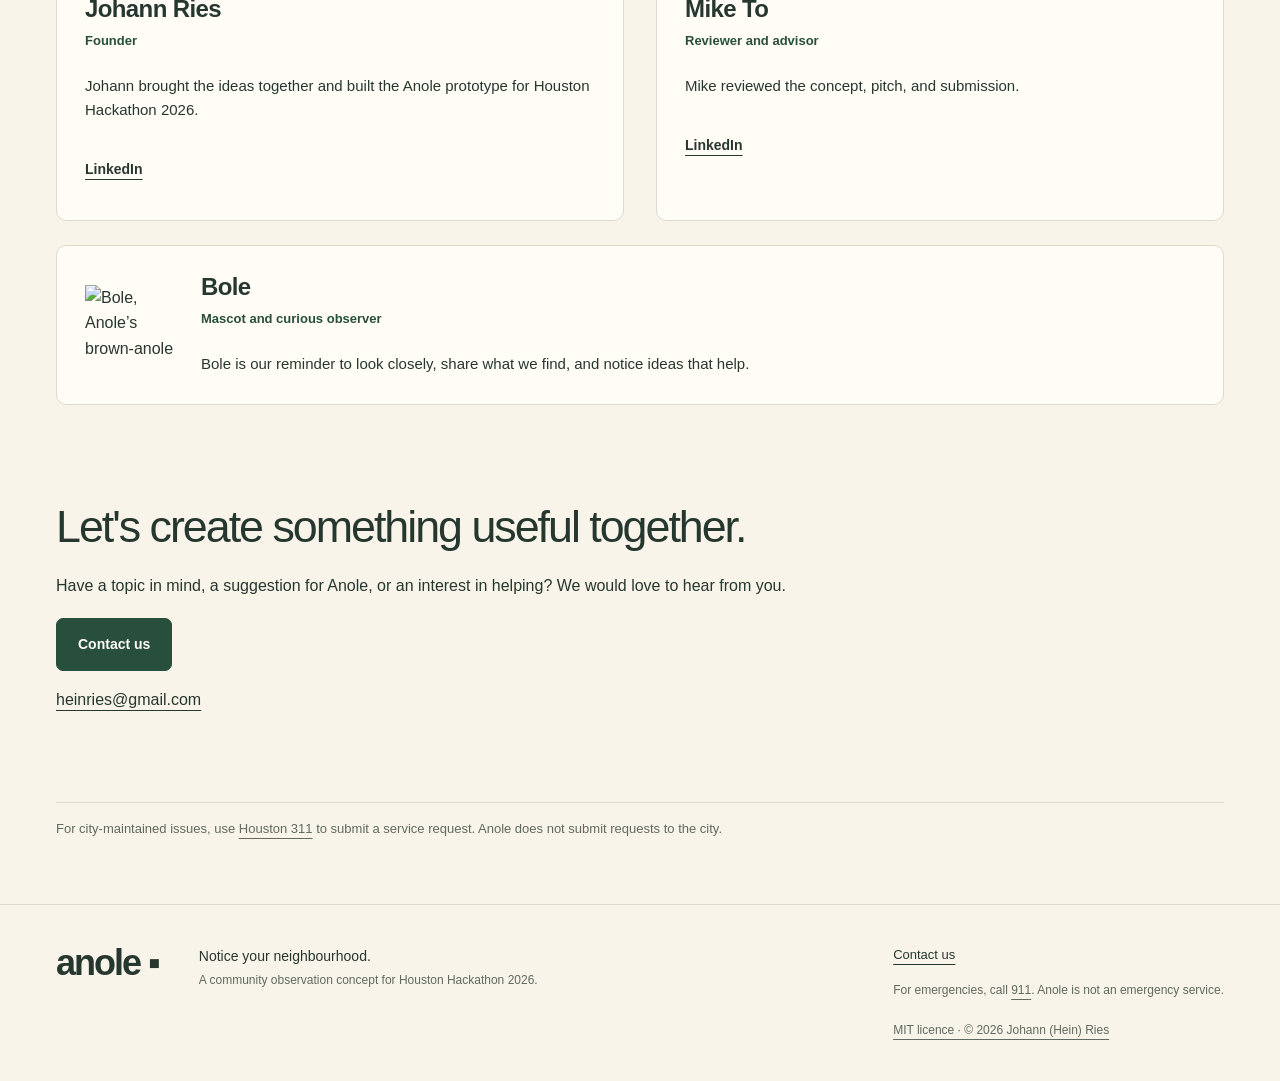
==== commit 2b25657c: "Updated the bout page" ====
--- a/website/about.html
+++ b/website/about.html
@@ -29,112 +29,66 @@
 <span class="header-note">HOUSTON, TX / CONCEPT 2026</span>
 </header>
 <main id="main" class="about-page">
-<section class="wrap section">
-<p class="eyebrow notebook-label">FIELD NOTES / HOUSTON HACKATHON 2026</p>
-<h1 class="page-title">One shared language.<br>Many ways to care.</h1>
-<p class="lead narrow">Anole is a concept for community-created observations about public and privately operated places and infrastructure. The vision is to help neighbours notice and describe local conditions, then follow up on community action: what was noticed, what people tried and what worked. Follow-up records are a future capability; this site does not store observations.</p>
-<p class="narrow">Anole’s proposed distinction is one shared neighbourhood view across place types, community observations, follow-up actions and solutions. A future observation could describe seating someone saw at a privately operated mall, with its date and a community-observed, unverified label. Any cooling, access or opening-hours claim would need its own source or direct observation.</p>
-<p class="narrow">Houston 311 already maps public service requests. For city-maintained problems, use <a href="https://www.houstontx.gov/311/">official 311 reporting</a> or <a href="https://experience.arcgis.com/experience/cf006ed734814cee9f5b9bcf7abc839f">its public request map</a>. Anole has not submitted any requests.</p>
-<div class="split section">
-<figure class="notebook-figure">
-<img class="rounded" src="assets/neighbourhood.svg" alt="An illustrated neighbourhood path and shared green space">
-<figcaption>01 / A neighbourhood imagined · concept illustration</figcaption>
-</figure>
+<div class="wrap section">
+<p class="eyebrow notebook-label">HOUSTON HACKATHON 2026 / THE IDEA</p>
+<h1 class="page-title narrow">A picture tells a thousand words. Let's tell our story.</h1>
+<p class="lead narrow">Anole helps communities turn what they notice into useful local knowledge. Choose a topic, capture an observation, and help others see what is happening around them.</p>
+<section class="section narrow" aria-labelledby="origin-heading">
+<h2 id="origin-heading">It started with 15 pitches</h2>
+<p>At the launch of Houston Hackathon 2026, we listened to 15 pitches about improving life in the city. People wanted to find relief from the heat, discover accessible places, care for public spaces, spot wildlife, and report maintenance issues.</p>
+<p>The ideas were different, but the first step was often the same: someone had to notice something, capture where it was, and share it with others. We imagined one flexible place where a community could do that for any topic it cared about. That idea became Anole.</p>
+</section>
+<section class="narrow" aria-labelledby="anole-heading">
+<h2 id="anole-heading">Why Anole?</h2>
+<p>Anoles are small lizards that pause, look around, and notice their surroundings. Our mascot, Bole, is a brown anole with a raised tail: a little signal that something nearby deserves attention.</p>
+<p>Bole reminds us to look for more than problems. A shaded seat, a welcoming space, or a solution someone has tried can be worth sharing too. Anole is about capturing those observations so a community can learn from them.</p>
+<a class="text-link" href="https://en.wikipedia.org/wiki/Brown_anole">Meet the brown anole →</a>
+</section>
+<section class="end-banner" aria-labelledby="start-heading">
 <div>
-<h2>Local knowledge,<br>with its limits visible.</h2>
-<p>An observation is a moment in time. Anole’s proposed interface keeps the condition, date and verification status together, so uncertainty stays visible.</p>
-<div class="anole-field-note">
-<img src="assets/anole.svg" alt="Bole, Anole’s fictional brown-anole mascot with an upward-curled tail" width="120" height="96">
-<div>
-<p>Meet Bole, Anole’s fictional brown-anole mascot. Bole’s upward-curled tail points out something worth noticing: a community observation, never an official warning or a verified city report.</p>
-<a class="text-link" href="https://en.wikipedia.org/wiki/Brown_anole">Meet the real brown anole ↗</a>
+<h2 id="start-heading">Start small. Make it useful.</h2>
+<p>Pick a topic that matters to your community. Register it, invite people to contribute a capture, and build a map of what they discover. A useful local story can begin with one observation.</p>
+<div class="actions">
+<a class="button" style="margin-left: 0" href="register.html">Register a topic →</a>
+<a class="button" style="margin-left: 0" href="questionnaire.html">Contribute a capture →</a>
 </div>
 </div>
-</div>
-</div>
-<section class="capability-notes" aria-labelledby="capability-heading">
-<p class="eyebrow">A NOTE ON WHAT WORKS TODAY</p>
-<h2 id="capability-heading">A small, honest starting point.</h2>
-<div class="capability-grid">
-<div>
-<h3>
-<span class="note-dot" aria-hidden="true">
-</span>In this prototype</h3>
-<p>
-<a href="explore.html">Master Map</a> shows fictional sample observations on an interactive basemap, with working category filters. The pins are arbitrary demo positions, not verified places.</p>
-<p>
-<a href="questionnaire.html">Capture</a> is an unsaved, on-page preview. You can edit fields and review a note; nothing is uploaded, stored or submitted.</p>
-</div>
-<div>
-<h3>
-<span class="note-dot future-dot" aria-hidden="true">
-</span>Future possibilities</h3>
-<p>Follow-up records of community action, server photo upload, GPS, community submissions, database storage, moderation and 311 integration are possibilities for future development. None are implemented in this website.</p>
-<p>Today, Anole only links to official Houston 311 reporting and its public request map. It does not send reports or check case status.</p>
-</div>
-</div>
-<p class="independent-note">An independent community concept for Houston, not an official City of Houston service.</p>
 </section>
-<p class="eyebrow">REUSABLE TEMPLATES / CONCEPT SCREEN</p>
-<h2>Different questions. Familiar format.</h2>
-<p>Neighbours could reuse a template suited to their question. Template creation and editing are future possibilities.</p>
-<div class="template-grid">
-<article class="step">
-<h3>Heat relief</h3>
-<p>Indoor places, seating and shade: share what someone observed, with a date.</p>
-<a href="mobile.html?project=heat">See the phone demo →</a>
-</article>
-<article class="step">
-<h3>Municipal maintenance</h3>
-<p>Describe an observed issue, then use Houston 311 to make an official report.</p>
-<a href="mobile.html?project=maintenance">See the phone demo →</a>
-</article>
-<article class="step">
-<h3>Wildlife sightings</h3>
-<p>A species as reported, a photo, a place and a date. Keep uncertainty visible.</p>
-<a href="mobile.html?project=wildlife">See the phone demo →</a>
-</article>
-<article class="step">
-<h3>Accessibility</h3>
-<p>Describe facility features and barriers so others know what needs checking.</p>
-<a href="mobile.html?project=accessibility">See the phone demo →</a>
-</article>
-</div>
 <section class="people-section" aria-labelledby="people-heading">
-<div class="people-heading">
-<div>
-<p class="eyebrow">THE PEOPLE / BEHIND THE FIELD NOTES</p>
 <h2 id="people-heading">People behind Anole</h2>
-</div>
-<span class="trail-mark" aria-hidden="true">
-</span>
-</div>
 <div class="people-grid">
 <article class="person-card">
-<span class="person-initials" aria-hidden="true">HR</span>
-<h3>Johann (Hein) Ries</h3>
-<p class="person-role">Founder and project lead</p>
-<p>Hein is an electrical and automation engineer with more than 13 years of experience in infrastructure and industrial projects. He is developing his data science skills and recently moved from South Africa to Houston. Anole grew from his interest in helping neighbours notice, describe and act on local conditions.</p>
-<a class="text-link" href="https://www.linkedin.com/in/johann-ries-a0853760/">Hein on LinkedIn ↗</a>
+<span class="person-initials" aria-hidden="true">JR</span>
+<h3>Johann Ries</h3>
+<p class="person-role">Founder</p>
+<p>Johann brought the ideas together and built the Anole prototype for Houston Hackathon 2026.</p>
+<a class="text-link" href="https://www.linkedin.com/in/johann-ries-a0853760/" aria-label="Johann Ries on LinkedIn">LinkedIn</a>
 </article>
 <article class="person-card">
 <span class="person-initials advisor-initials" aria-hidden="true">MT</span>
 <h3>Mike To</h3>
 <p class="person-role">Reviewer and advisor</p>
-<p>Mike’s contribution is reviewing the project pitch and submission.</p>
-<a class="text-link" href="https://www.linkedin.com/in/miketo/">Mike on LinkedIn ↗</a>
+<p>Mike reviewed the concept, pitch, and submission.</p>
+<a class="text-link" href="https://www.linkedin.com/in/miketo/" aria-label="Mike To on LinkedIn">LinkedIn</a>
 </article>
 </div>
+<article class="person-card anole-field-note" style="margin-top: 24px">
+<img src="assets/anole.svg" alt="Bole, Anole’s brown-anole mascot with a raised tail" width="120" height="96">
+<div>
+<h3>Bole</h3>
+<p class="person-role">Mascot and curious observer</p>
+<p>Bole is our reminder to look closely, share what we find, and notice ideas that help.</p>
+</div>
+</article>
 </section>
-<div class="end-banner">
-<div>
-<p class="eyebrow">NEXT PAGE / TRY THE IDEA</p>
-<h2>Start small. Make it useful.</h2>
-<p>See how a little context could become a neighbourhood observation. The capture preview is on-page only and is not saved.</p>
+<section class="section narrow" aria-labelledby="contact-heading">
+<h2 id="contact-heading">Let's create something useful together.</h2>
+<p>Have a topic in mind, a suggestion for Anole, or an interest in helping? We would love to hear from you.</p>
+<a class="button" href="mailto:heinries@gmail.com?subject=Anole%20project">Contact us</a>
+<p style="margin-top: 16px"><a href="mailto:heinries@gmail.com">heinries@gmail.com</a></p>
+</section>
+<p class="small independent-note">For city-maintained issues, use <a href="https://www.houstontx.gov/311/">Houston 311</a> to submit a service request. Anole does not submit requests to the city.</p>
 </div>
-<a class="button" href="questionnaire.html">Try the preview →</a>
-</div>
-</section>
 </main>
 <footer>
 <a class="brand" href="index.html">anole ▪</a>
@@ -142,7 +96,7 @@
 <small>A community observation concept for Houston Hackathon 2026.</small>
 </p>
 <div>
-<a href="contact.html">Official help &amp; prototype notes ↗</a>
+<a href="mailto:heinries@gmail.com?subject=Anole%20project">Contact us</a>
 <p class="small">For emergencies, call <a href="tel:911">911</a>. Anole is not an emergency service.</p>
 <a class="small" href="LICENSE.txt">MIT licence · © 2026 Johann (Hein) Ries</a>
 </div>
